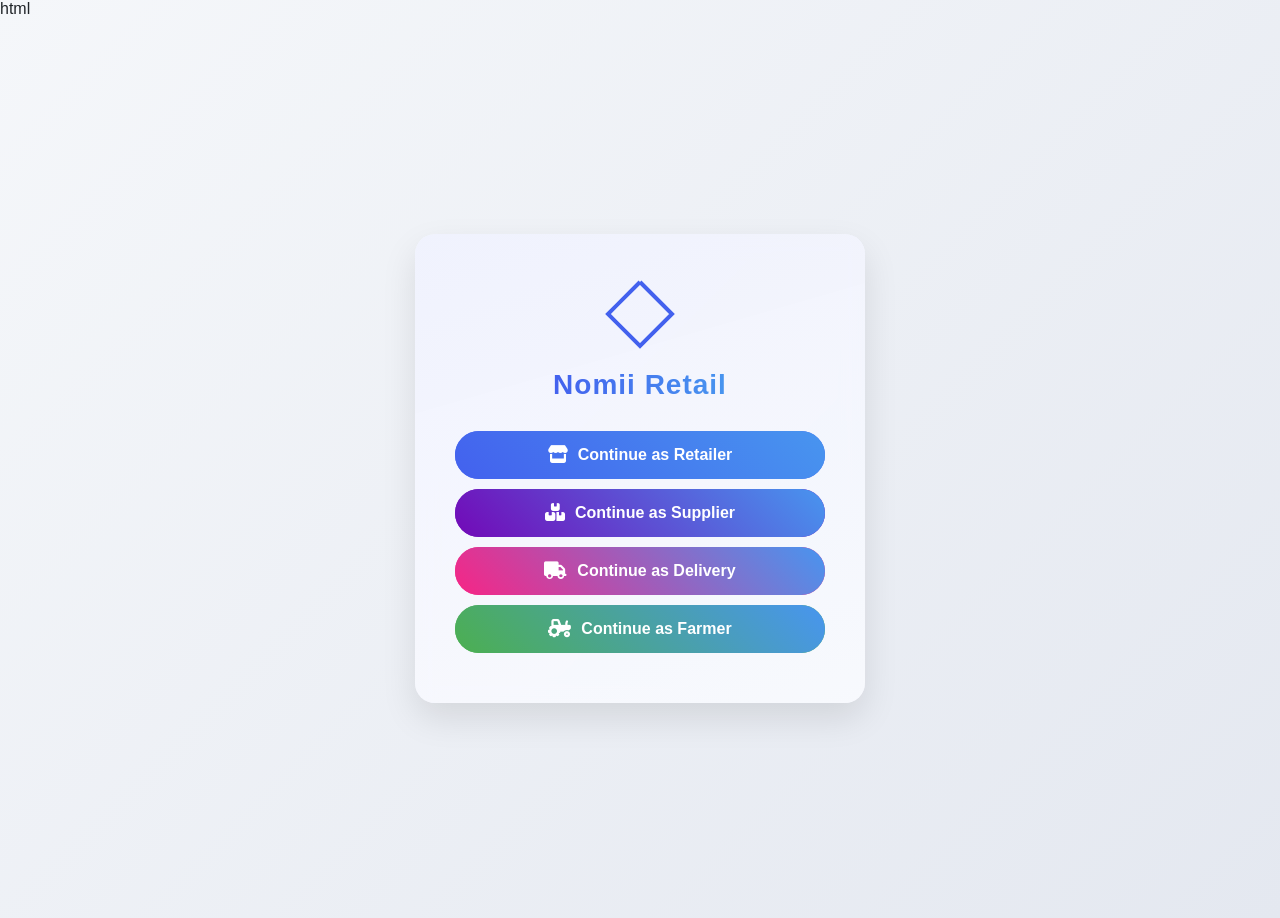
==== nomii_flask_app/templates/index.html @ 27a1a87e "first url , data issue" ====
html
<!DOCTYPE html>
<html lang="en">
<head>
    <meta charset="UTF-8">
    <meta name="viewport" content="width=device-width, initial-scale=1.0">
    <title>Nomii - Signup & Login</title>
    <link rel="stylesheet" href="https://cdnjs.cloudflare.com/ajax/libs/font-awesome/6.4.0/css/all.min.css">
    <style>
        /* ===== BASE STYLES & VARIABLES ===== */
        :root {
            --primary: #4361ee;
            --secondary: #3f37c9;
            --accent: #4895ef;
            --danger: #f72585;
            --success: #4cc9f0;
            --warning: #f8961e;
            --light: #f8f9fa;
            --dark: #212529;
            --retail: #4361ee;
            --supplier: #7209b7;
            --delivery: #f72585;
            --farmer: #4CAF50; /* New farmer color */
            --text-light: #f8f9fa;
            --text-dark: #212529;
        }

        * {
            margin: 0;
            padding: 0;
            box-sizing: border-box;
            font-family: 'Poppins', sans-serif;
        }

        body {
            background: linear-gradient(135deg, #f5f7fa 0%, #e4e8f0 100%);
            min-height: 100vh;
            overflow-x: hidden;
            color: var(--text-dark);
        }

        /* ===== ANIMATED BACKGROUND ===== */
        .bg-bubbles {
            position: fixed;
            top: 0;
            left: 0;
            width: 100%;
            height: 100%;
            z-index: -1;
            overflow: hidden;
        }

        .bubble {
            position: absolute;
            bottom: -100px;
            background: rgba(255, 255, 255, 0.15);
            border-radius: 50%;
            animation: float 15s infinite ease-in;
        }

        .bubble:nth-child(1) {
            width: 40px;
            height: 40px;
            left: 10%;
            animation-duration: 8s;
        }

        .bubble:nth-child(2) {
            width: 20px;
            height: 20px;
            left: 20%;
            animation-duration: 5s;
            animation-delay: 1s;
        }

        .bubble:nth-child(3) {
            width: 50px;
            height: 50px;
            left: 35%;
            animation-duration: 7s;
            animation-delay: 2s;
        }

        .bubble:nth-child(4) {
            width: 80px;
            height: 80px;
            left: 50%;
            animation-duration: 11s;
            animation-delay: 0s;
        }

        .bubble:nth-child(5) {
            width: 35px;
            height: 35px;
            left: 55%;
            animation-duration: 6s;
            animation-delay: 1s;
        }

        .bubble:nth-child(6) {
            width: 45px;
            height: 45px;
            left: 65%;
            animation-duration: 8s;
            animation-delay: 3s;
        }

        .bubble:nth-child(7) {
            width: 25px;
            height: 25px;
            left: 75%;
            animation-duration: 7s;
            animation-delay: 2s;
        }

        .bubble:nth-child(8) {
            width: 80px;
            height: 80px;
            left: 80%;
            animation-duration: 6s;
            animation-delay: 1s;
        }

        @keyframes float {
            0% {
                bottom: -100px;
                transform: translateX(0);
            }
            50% {
                transform: translateX(100px);
            }
            100% {
                bottom: 1080px;
                transform: translateX(-200px);
            }
        }

        /* ===== MAIN CONTAINER STYLES ===== */
        .wrapper {
            display: flex;
            justify-content: center;
            align-items: center;
            min-height: 100vh;
            padding: 20px;
        }

        .container {
            background: rgba(255, 255, 255, 0.9);
            backdrop-filter: blur(10px);
            border-radius: 20px;
            box-shadow: 0 15px 35px rgba(0, 0, 0, 0.1);
            padding: 40px;
            width: 100%;
            max-width: 450px;
            text-align: center;
            transition: all 0.4s ease;
            position: relative;
            overflow: hidden;
            z-index: 1;
        }

        .container::before {
            content: '';
            position: absolute;
            top: -50%;
            left: -50%;
            width: 200%;
            height: 200%;
            background: linear-gradient(
                to bottom right,
                rgba(67, 97, 238, 0.1),
                rgba(255, 255, 255, 0)
            );
            transform: rotate(30deg);
            z-index: -1;
        }

        /* ===== LOGO STYLES ===== */
        .logo {
            margin-bottom: 30px;
            display: flex;
            flex-direction: column;
            align-items: center;
        }

        .logo-svg {
            width: 80px;
            height: 80px;
            margin-bottom: 15px;
        }

        .logo-path {
            fill: none;
            stroke: var(--primary);
            stroke-width: 5;
            stroke-dasharray: 240;
            stroke-dashoffset: 240;
            animation: drawLogo 2s ease forwards;
        }

        @keyframes drawLogo {
            to {
                stroke-dashoffset: 0;
            }
        }

        .logo h1 {
            font-size: 28px;
            font-weight: 700;
            background: linear-gradient(to right, var(--primary), var(--accent));
            -webkit-background-clip: text;
            background-clip: text;
            color: transparent;
            letter-spacing: 1px;
        }

        /* ===== BUTTON STYLES ===== */
        button {
            position: relative;
            background: var(--primary);
            color: white;
            border: none;
            padding: 15px 25px;
            margin: 15px 0;
            border-radius: 50px;
            cursor: pointer;
            width: 100%;
            font-size: 16px;
            font-weight: 600;
            transition: all 0.3s ease;
            overflow: hidden;
            z-index: 1;
        }

        button::before {
            content: '';
            position: absolute;
            top: 0;
            left: 0;
            width: 100%;
            height: 100%;
            background: linear-gradient(45deg, var(--primary), var(--accent));
            z-index: -1;
            transition: opacity 0.3s;
        }

        button:hover::before {
            opacity: 0.9;
        }

        button .btn-text {
            position: relative;
            z-index: 2;
        }

        button .btn-loading {
            position: absolute;
            top: 50%;
            left: 50%;
            transform: translate(-50%, -50%);
            z-index: 3;
            display: none;
        }

        button.loading .btn-text {
            visibility: hidden;
        }

        button.loading .btn-loading {
            display: block;
        }

        /* Role-specific buttons */
        .role-btn {
            margin: 10px 0;
            display: flex;
            align-items: center;
            justify-content: center;
            gap: 10px;
        }

        .role-btn i {
            font-size: 18px;
        }

        .retail {
            --primary: var(--retail);
        }

        .supplier {
            --primary: var(--supplier);
        }

        .delivery {
            --primary: var(--delivery);
        }

        .farmer {
            --primary: var(--farmer);
        }

        .submit-btn {
            margin-top: 25px;
        }

        /* Ripple effect */
        .ripple {
            position: absolute;
            background: rgba(255, 255, 255, 0.4);
            border-radius: 50%;
            transform: scale(0);
            animation: ripple 0.6s linear;
            pointer-events: none;
        }

        @keyframes ripple {
            to {
                transform: scale(4);
                opacity: 0;
            }
        }

        /* ===== FORM STYLES ===== */
        .form-group {
            margin-bottom: 20px;
            text-align: left;
        }

        input {
            width: 100%;
            padding: 15px 20px;
            margin: 8px 0;
            border: 2px solid #e0e0e0;
            border-radius: 50px;
            font-size: 15px;
            transition: all 0.3s;
            background: rgba(255, 255, 255, 0.8);
        }

        input:focus {
            border-color: var(--accent);
            outline: none;
            box-shadow: 0 0 0 3px rgba(72, 149, 239, 0.2);
            background: white;
        }

        input::placeholder {
            color: #95a5a6;
            font-size: 14px;
        }

        /* Password container */
        .password-container {
            position: relative;
        }

        .toggle-password {
            position: absolute;
            right: 20px;
            top: 50%;
            transform: translateY(-50%);
            cursor: pointer;
            color: #95a5a6;
            transition: all 0.3s;
            background: none;
            border: none;
            font-size: 18px;
        }

        .toggle-password:hover {
            color: var(--accent);
        }

        /* ===== PASSWORD STRENGTH METER ===== */
        .password-strength {
            height: 5px;
            background: #eee;
            border-radius: 3px;
            margin: 10px 0 5px;
            overflow: hidden;
            position: relative;
        }

        .password-strength::after {
            content: '';
            position: absolute;
            top: 0;
            left: 0;
            height: 100%;
            width: 0%;
            background: #e74c3c;
            transition: width 0.3s ease, background 0.3s ease;
        }

        .password-strength[data-strength="1"]::after {
            width: 25%;
            background: #e74c3c;
        }

        .password-strength[data-strength="2"]::after {
            width: 50%;
            background: #f39c12;
        }

        .password-strength[data-strength="3"]::after {
            width: 75%;
            background: #f1c40f;
        }

        .password-strength[data-strength="4"]::after {
            width: 100%;
            background: #2ecc71;
        }

        .password-feedback {
            font-size: 12px;
            color: #95a5a6;
            margin-top: 5px;
            text-align: left;
            min-height: 18px;
        }

        /* ===== ERROR MESSAGES ===== */
        .error-message {
            color: var(--danger);
            font-size: 13px;
            text-align: left;
            margin-top: 5px;
            display: none;
            padding-left: 15px;
        }

        .error {
            border-color: var(--danger) !important;
        }

        .error:focus {
            box-shadow: 0 0 0 3px rgba(247, 37, 133, 0.2);
        }

        /* ===== POPUP STYLES ===== */
        .popup {
            display: none;
            position: fixed;
            top: 0;
            left: 0;
            width: 100%;
            height: 100%;
            background: rgba(0, 0, 0, 0.7);
            z-index: 1000;
            justify-content: center;
            align-items: center;
            animation: fadeIn 0.3s;
        }

        .popup-content {
            background: white;
            border-radius: 20px;
            box-shadow: 0 15px 30px rgba(0, 0, 0, 0.2);
            overflow: hidden;
            width: 90%;
            max-width: 400px;
            animation: slideUp 0.4s;
        }

        .popup-header {
            padding: 25px;
            background: linear-gradient(135deg, var(--success), var(--accent));
            color: white;
            position: relative;
        }

        .checkmark {
            width: 80px;
            height: 80px;
            margin: 0 auto 15px;
            display: block;
        }

        .checkmark-circle {
            stroke: white;
            stroke-width: 2;
            stroke-dasharray: 166;
            stroke-dashoffset: 166;
            animation: stroke 0.6s cubic-bezier(0.65, 0, 0.45, 1) forwards;
        }

        .checkmark-check {
            stroke: white;
            stroke-width: 2;
            stroke-dasharray: 48;
            stroke-dashoffset: 48;
            animation: stroke 0.3s cubic-bezier(0.65, 0, 0.45, 1) 0.8s forwards;
        }

        @keyframes stroke {
            100% {
                stroke-dashoffset: 0;
            }
        }

        .popup-body {
            padding: 25px;
        }

        .login-id-display {
            background: #f8f9fa;
            border-radius: 10px;
            padding: 15px;
            margin: 15px 0;
            display: flex;
            justify-content: space-between;
            align-items: center;
        }

        .login-id-display strong {
            font-family: monospace;
            font-size: 16px;
            word-break: break-all;
            text-align: left;
            flex-grow: 1;
            padding-right: 10px;
        }

        .copy-btn {
            background: var(--light);
            color: var(--dark);
            width: 40px;
            height: 40px;
            border-radius: 50%;
            display: flex;
            align-items: center;
            justify-content: center;
            cursor: pointer;
            transition: all 0.3s;
        }

        .copy-btn:hover {
            background: var(--accent);
            color: white;
        }

        .password-tip {
            display: flex;
            align-items: center;
            gap: 10px;
            background: #fff8e1;
            padding: 10px 15px;
            border-radius: 8px;
            margin-top: 15px;
            font-size: 14px;
            color: #ff8f00;
        }

        .password-tip i {
            font-size: 18px;
        }

        .popup-footer {
            padding: 0 25px 25px;
        }

        .popup-footer button {
            margin: 0;
        }

        /* ===== NAVIGATION STYLES ===== */
        .back-btn {
            position: absolute;
            top: 20px;
            left: 20px;
            width: 40px;
            height: 40px;
            border-radius: 50%;
            display: flex;
            align-items: center;
            justify-content: center;
            cursor: pointer;
            transition: all 0.3s;
            color: var(--dark);
        }

        .back-btn:hover {
            background: #f0f0f0;
            color: var(--primary);
        }

        .switch-mode {
            margin-top: 20px;
            color: #666;
        }

        .switch-mode a {
            color: var(--primary);
            font-weight: 600;
            text-decoration: none;
            transition: all 0.3s;
        }

        .switch-mode a:hover {
            color: var(--secondary);
            text-decoration: underline;
        }

        /* ===== ANIMATIONS ===== */
        @keyframes fadeIn {
            from { opacity: 0; }
            to { opacity: 1; }
        }

        @keyframes slideUp {
            from { 
                opacity: 0;
                transform: translateY(20px);
            }
            to { 
                opacity: 1;
                transform: translateY(0);
            }
        }

        /* ===== RESPONSIVE DESIGN ===== */
        @media (max-width: 768px) {
            .container {
                padding: 30px;
                border-radius: 15px;
            }
            
            .logo-svg {
                width: 60px;
                height: 60px;
            }
            
            .logo h1 {
                font-size: 24px;
            }
            
            button, input {
                padding: 12px 20px;
            }
        }

        @media (max-width: 480px) {
            .wrapper {
                padding: 10px;
            }
            
            .container {
                padding: 25px 20px;
            }
            
            .popup-content {
                width: 95%;
            }
        }
    </style>
</head>
<body>
    <!-- Animated Background Elements -->
    <div class="bg-bubbles">
        <div class="bubble"></div>
        <div class="bubble"></div>
        <div class="bubble"></div>
        <div class="bubble"></div>
        <div class="bubble"></div>
    </div>

    <!-- Main Content -->
    <div class="wrapper">
        <!-- Role Selection Screen -->
        <div class="container" id="roleSelection">
            <div class="logo">
                <svg viewBox="0 0 100 100" class="logo-svg">
                    <path d="M50 10 L90 50 L50 90 L10 50 Z" class="logo-path"></path>
                </svg>
                <h1>Nomii Retail</h1>
            </div>
            <div class="role-buttons">
                <button onclick="showSignupSection('R')" class="role-btn retail">
                    <i class="fas fa-store"></i> Continue as Retailer
                </button>
                <button onclick="showSignupSection('S')" class="role-btn supplier">
                    <i class="fas fa-boxes"></i> Continue as Supplier
                </button>
                <button onclick="showSignupSection('D')" class="role-btn delivery">
                    <i class="fas fa-truck"></i> Continue as Delivery
                </button>
                <button onclick="showSignupSection('F')" class="role-btn farmer">
                    <i class="fas fa-tractor"></i> Continue as Farmer
                </button>
            </div>
        </div>

        <!-- Signup Section -->
        <div class="container" id="signupSection" style="display:none">
            <div class="back-btn" onclick="showRoleSelection()">
                <i class="fas fa-arrow-left"></i>
            </div>
            <h2 id="signupTitle">Signup</h2>
            <form id="signupForm"></form>
            <button onclick="processSignup()" class="submit-btn">
                <span class="btn-text">Create Account</span>
                <span class="btn-loading">
                    <i class="fas fa-spinner fa-spin"></i>
                </span>
            </button>
            <p class="switch-mode">Already have an account? <a onclick="showLoginSection()">Login</a></p>
        </div>

        <!-- Login Section -->
        <div class="container" id="loginSection" style="display:none">
            <div class="back-btn" onclick="showRoleSelection()">
                <i class="fas fa-arrow-left"></i>
            </div>
            <h2>Login</h2>
            <div class="form-group">
                <input type="text" id="loginId" placeholder="Login ID" required>
            </div>
            <div class="form-group">
                <div class="password-container">
                    <input type="password" id="loginPassword" placeholder="Password" required>
                    <span class="toggle-password" onclick="togglePasswordVisibility('loginPassword')">
                        <i class="far fa-eye"></i>
                    </span>
                </div>
            </div>
            <button onclick="processLogin()" class="submit-btn">
                <span class="btn-text">Login</span>
                <span class="btn-loading">
                    <i class="fas fa-spinner fa-spin"></i>
                </span>
            </button>
            <p class="switch-mode">New user? <a onclick="showSignupSection(currentRole)">Sign up</a></p>
        </div>

        <!-- Login ID Popup -->
        <div id="loginIdPopup" class="popup">
            <div class="popup-content">
                <div class="popup-header">
                    <svg class="checkmark" xmlns="http://www.w3.org/2000/svg" viewBox="0 0 52 52">
                        <circle class="checkmark-circle" cx="26" cy="26" r="25" fill="none"/>
                        <path class="checkmark-check" fill="none" d="M14.1 27.2l7.1 7.2 16.7-16.8"/>
                    </svg>
                    <h3>Signup Successful!</h3>
                </div>
                <div class="popup-body">
                    <p>Your Login ID is:</p>
                    <div class="login-id-display">
                        <strong id="generatedLoginId"></strong>
                        <button onclick="copyLoginId()" class="copy-btn">
                            <i class="far fa-copy"></i>
                        </button>
                    </div>
                    <div class="password-tip">
                        <i class="fas fa-info-circle"></i>
                        <span>Remember to save your password securely</span>
                    </div>
                </div>
                <div class="popup-footer">
                    <button id="goToLoginBtn" onclick="goToLogin()">Go to Login</button>
                </div>
            </div>
        </div>
    </div>

    <script>
        // ===== GLOBAL VARIABLES =====
        let currentRole = "";
        let isProcessing = false;

        // ===== ROLE SELECTION =====
        function showSignupSection(role) {
            currentRole = role;
            document.getElementById('roleSelection').style.display = 'none';
            document.getElementById('signupSection').style.display = 'block';
            document.getElementById('loginSection').style.display = 'none';
            
            // Set title
            const titles = {
                'R': 'Retailer Signup',
                'S': 'Supplier Signup',
                'D': 'Delivery Partner Signup',
                'F': 'Farmer Signup' // Added farmer
            };
            document.getElementById('signupTitle').textContent = titles[role];
            
            // Generate form fields
            document.getElementById('signupForm').innerHTML = generateRoleFields(role);
            
            // Add password strength checker
            const passwordField = document.getElementById('password');
            if (passwordField) {
                passwordField.addEventListener('input', checkPasswordStrength);
            }
        }

        function showRoleSelection() {
            document.getElementById('roleSelection').style.display = 'block';
            document.getElementById('signupSection').style.display = 'none';
            document.getElementById('loginSection').style.display = 'none';
        }

        // ===== FORM GENERATION =====
        function generateRoleFields(role) {
            const fields = {
                'R': `
                    <div class="form-group">
                        <input type="text" id="mobile" placeholder="Mobile (10 digits starting with 6-9)" required>
                        <div class="error-message" id="mobile-error"></div>
                    </div>
                    <div class="form-group">
                        <input type="text" id="aadhaarLast4" placeholder="Last 4 Aadhaar digits (not 0000/1234)" required>
                        <div class="error-message" id="aadhaar-error"></div>
                    </div>
                    <div class="form-group">
                        <input type="text" id="gst" placeholder="GST/Udyam Number (22ABCDE1234F1Z5)" required>
                        <div class="error-message" id="gst-error"></div>
                    </div>
                    <div class="form-group">
                        <input type="text" id="shopName" placeholder="Shop Name (min 3 characters)" required>
                        <div class="error-message" id="shop-error"></div>
                    </div>
                    <div class="form-group">
                        <div class="password-container">
                            <input type="password" id="password" placeholder="Create Password (8+ chars)" required>
                            <span class="toggle-password" onclick="togglePasswordVisibility('password')">
                                <i class="far fa-eye"></i>
                            </span>
                        </div>
                        <div class="error-message" id="password-error"></div>
                        <div class="password-strength" id="password-strength"></div>
                        <div class="password-feedback" id="password-feedback"></div>
                    </div>
                `,
                'S': `
                    <div class="form-group">
                        <input type="text" id="mobile" placeholder="Mobile (10 digits)" required>
                        <div class="error-message" id="mobile-error"></div>
                    </div>
                    <div class="form-group">
                        <input type="text" id="gst" placeholder="GSTIN (22ABCDE1234F1Z5)" required>
                        <div class="error-message" id="gst-error"></div>
                    </div>
                    <div class="form-group">
                        <input type="text" id="location" placeholder="Business Location (min 3 chars)" required>
                        <div class="error-message" id="location-error"></div>
                    </div>
                    <div class="form-group">
                        <div class="password-container">
                            <input type="password" id="password" placeholder="Create Password (8+ chars)" required>
                            <span class="toggle-password" onclick="togglePasswordVisibility('password')">
                                <i class="far fa-eye"></i>
                            </span>
                        </div>
                        <div class="error-message" id="password-error"></div>
                        <div class="password-strength" id="password-strength"></div>
                        <div class="password-feedback" id="password-feedback"></div>
                    </div>
                `,
                'D': `
                    <div class="form-group">
                        <input type="text" id="mobile" placeholder="Mobile (10 digits)" required>
                        <div class="error-message" id="mobile-error"></div>
                    </div>
                    <div class="form-group">
                        <input type="text" id="license" placeholder="License Number (DL01-2023-1234567)" required>
                        <div class="error-message" id="license-error"></div>
                    </div>
                    <div class="form-group">
                        <input type="text" id="area" placeholder="Service Area (min 3 chars)" required>
                        <div class="error-message" id="area-error"></div>
                    </div>
                    <div class="form-group">
                        <div class="password-container">
                            <input type="password" id="password" placeholder="Create Password (8+ chars)" required>
                            <span class="toggle-password" onclick="togglePasswordVisibility('password')">
                                <i class="far fa-eye"></i>
                            </span>
                        </div>
                        <div class="error-message" id="password-error"></div>
                        <div class="password-strength" id="password-strength"></div>
                        <div class="password-feedback" id="password-feedback"></div>
                    </div>
                `,
                'F': `
                    <div class="form-group">
                        <input type="text" id="fullName" placeholder="Full Name (min 3 characters)" required>
                        <div class="error-message" id="name-error"></div>
                    </div>
                    <div class="form-group">
                        <input type="text" id="mobile" placeholder="Mobile (10 digits starting with 6-9)" required>
                        <div class="error-message" id="mobile-error"></div>
                    </div>
                    <div class="form-group">
                        <input type="text" id="aadhaarLast4" placeholder="Last 4 Aadhaar digits (not 0000/1234)" required>
                        <div class="error-message" id="aadhaar-error"></div>
                    </div>
                    <div class="form-group">
                        <input type="text" id="village" placeholder="Village / Area (min 3 characters)" required>
                        <div class="error-message" id="village-error"></div>
                    </div>
                    <div class="form-group">
                        <input type="text" id="landSize" placeholder="Landholding Size (e.g., 3 acres)" required>
                        <div class="error-message" id="land-error"></div>
                    </div>
                    <div class="form-group">
                        <input type="text" id="produce" placeholder="Type of Produce (e.g., Rice, Tomatoes)" required>
                        <div class="error-message" id="produce-error"></div>
                    </div>
                    <div class="form-group">
                        <input type="text" id="experience" placeholder="Experience (Years)" required>
                        <div class="error-message" id="experience-error"></div>
                    </div>
                    <div class="form-group">
                        <input type="text" id="regId" placeholder="Registration ID (Optional)">
                    </div>
                    <div class="form-group">
                        <div class="password-container">
                            <input type="password" id="password" placeholder="Create Password (8+ chars)" required>
                            <span class="toggle-password" onclick="togglePasswordVisibility('password')">
                                <i class="far fa-eye"></i>
                            </span>
                        </div>
                        <div class="error-message" id="password-error"></div>
                        <div class="password-strength" id="password-strength"></div>
                        <div class="password-feedback" id="password-feedback"></div>
                    </div>
                `
            };
            
            return fields[role];
        }

        // ===== PASSWORD VISIBILITY TOGGLE =====
        function togglePasswordVisibility(fieldId) {
            const passwordField = document.getElementById(fieldId);
            const toggleIcon = document.querySelector(`#${fieldId} + .toggle-password i`);
            
            if (passwordField.type === 'password') {
                passwordField.type = 'text';
                toggleIcon.classList.replace('fa-eye', 'fa-eye-slash');
            } else {
                passwordField.type = 'password';
                toggleIcon.classList.replace('fa-eye-slash', 'fa-eye');
            }
        }

        // ===== PASSWORD STRENGTH CHECKER =====
        function checkPasswordStrength() {
            const password = document.getElementById('password').value;
            const strengthMeter = document.getElementById('password-strength');
            const feedback = document.getElementById('password-feedback');
            
            if (!password) {
                strengthMeter.style.display = 'none';
                if (feedback) feedback.textContent = '';
                return;
            }
            
            strengthMeter.style.display = 'block';
            
            // Calculate strength (0-4)
            let strength = 0;
            let messages = [];
            
            // Length check
            if (password.length >= 8) strength++;
            else messages.push("at least 8 characters");
            
            // Complexity checks
            if (/[A-Z]/.test(password)) strength++;
            else messages.push("one uppercase letter");
            
            if (/[a-z]/.test(password)) strength++;
            else messages.push("one lowercase letter");
            
            if (/\d/.test(password)) strength++;
            else messages.push("one number");
            
            if (/[\W_]/.test(password)) strength++;
            else messages.push("one special character");
            
            // Common password check
            const commonPasswords = ["password", "123456", "qwerty", "nomii123"];
            if (commonPasswords.includes(password.toLowerCase())) {
                strength = 0;
                messages = ["too common - try something more unique"];
            }
            
            // Sequential characters check
            if (/(abc|123|xyz|987)/i.test(password)) {
                strength = Math.max(0, strength - 1);
                messages.push("avoid sequential characters");
            }
            
            // Update UI
            strengthMeter.setAttribute('data-strength', strength);
            
            if (feedback) {
                if (strength < 4 && password.length > 0) {
                    feedback.textContent = `Try adding: ${messages.join(", ")}`;
                    feedback.style.color = strength < 2 ? '#e74c3c' : strength < 3 ? '#f39c12' : '#f1c40f';
                } else if (password.length > 0) {
                    feedback.textContent = 'Strong password!';
                    feedback.style.color = '#2ecc71';
                } else {
                    feedback.textContent = '';
                }
            }
        }

        // ===== SIGNUP PROCESS =====
        async function processSignup() {
            if (isProcessing) return;
            isProcessing = true;
            
            const formData = collectFormData();
            const validation = validateFormData(formData);
            
            if (validation.isValid) {
                try {
                    // Show loading state
                    const submitBtn = document.querySelector('#signupSection button');
                    submitBtn.classList.add('loading');
                    
                    // Send data to server
                    const response = await fetch('/signup', {
                        method: 'POST',
                        headers: {
                            'Content-Type': 'application/json',
                        },
                        body: JSON.stringify({
                            role: currentRole,
                            ...formData
                        })
                    });

                    const result = await response.json();

                    if (result.success) {
                        // Download the Excel file
                        window.location.href = `/download/${result.excelFile}`;
                        showSuccessPopup(result.loginId);
                    } else {
                        showValidationErrors({ form: result.error });
                    }
                } catch (error) {
                    console.error('Error:', error);
                    showValidationErrors({ form: "Connection error. Please try again." });
                } finally {
                    isProcessing = false;
                    const submitBtn = document.querySelector('#signupSection button');
                    submitBtn.classList.remove('loading');
                }
            } else {
                showValidationErrors(validation.errors);
                isProcessing = false;
            }
        }

        function collectFormData() {
            const data = {};
            const fields = {
                'R': ['mobile', 'aadhaarLast4', 'gst', 'shopName', 'password'],
                'S': ['mobile', 'gst', 'location', 'password'],
                'D': ['mobile', 'license', 'area', 'password'],
                'F': ['fullName', 'mobile', 'aadhaarLast4', 'village', 'landSize', 'produce', 'experience', 'regId', 'password']
            };

            fields[currentRole].forEach(field => {
                const element = document.getElementById(field);
                if (element) data[field] = element.value.trim();
            });

            return data;
        }

        // ===== VALIDATION =====
        function validateFormData(data) {
            const errors = {};
            let isValid = true;

            // Common validations
            if (data.mobile && !/^[6-9]\d{9}$/.test(data.mobile)) {
                errors.mobile = "Invalid mobile (10 digits starting with 6-9)";
                isValid = false;
            }

            if (data.password && !/(?=.*\d)(?=.*[a-z])(?=.*[A-Z])(?=.*[\W_]).{8,}/.test(data.password)) {
                errors.password = "Must include uppercase, lowercase, number & special char";
                isValid = false;
            }

            // Role-specific validations
            if (currentRole === 'R') {
                if (!/^\d{4}$/.test(data.aadhaarLast4) || ['0000', '1234'].includes(data.aadhaarLast4)) {
                    errors.aadhaar = "Invalid last 4 Aadhaar digits";
                    isValid = false;
                }
                if (!/^[A-Z]{5}\d{4}[A-Z]{1}\d[Z]{1}[A-Z\d]{1}$/i.test(data.gst)) {
                    errors.gst = "Invalid GST format (e.g., 22ABCDE1234F1Z5)";
                    isValid = false;
                }
                if (!data.shopName || data.shopName.length < 3) {
                    errors.shop = "Shop name needs 3+ characters";
                    isValid = false;
                }
            } 
            else if (currentRole === 'S') {
                if (!/^[0-9]{2}[A-Z]{5}[0-9]{4}[A-Z]{1}[1-9A-Z]{1}Z[0-9A-Z]{1}$/i.test(data.gst)) {
                    errors.gst = "Invalid GSTIN format";
                    isValid = false;
                }
                if (!data.location || data.location.length < 3) {
                    errors.location = "Location needs 3+ characters";
                    isValid = false;
                }
            } 
            else if (currentRole === 'D') {
                if (!/^[A-Z]{2}\d{2,4}-\d{4}-\d{6,7}$/i.test(data.license)) {
                    errors.license = "Invalid license format";
                    isValid = false;
                }
                if (!data.area || data.area.length < 3) {
                    errors.area = "Area needs 3+ characters";
                    isValid = false;
                }
            }
            else if (currentRole === 'F') {
                // Farmer validation
                if (!data.fullName || data.fullName.length < 3 || !/^[a-zA-Z\s]+$/.test(data.fullName)) {
                    errors.name = "Full name must be at least 3 alphabetic characters";
                    isValid = false;
                }
                if (!/^\d{4}$/.test(data.aadhaarLast4) || ['0000', '1111', '1234'].includes(data.aadhaarLast4)) {
                    errors.aadhaar = "Invalid last 4 Aadhaar digits";
                    isValid = false;
                }
                if (!data.village || data.village.length < 3) {
                    errors.village = "Village/Area must be at least 3 characters";
                    isValid = false;
                }
                if (!data.landSize) {
                    errors.land = "Landholding size is required";
                    isValid = false;
                }
                if (!data.produce) {
                    errors.produce = "Produce is required";
                    isValid = false;
                }
                if (!data.experience || !/^\d{1,2}$/.test(data.experience) || parseInt(data.experience) < 0 || parseInt(data.experience) > 99) {
                    errors.experience = "Experience must be a number between 0 and 99";
                    isValid = false;
                }
            }

            return { isValid, errors };
        }

        function showValidationErrors(errors) {
            // Reset all errors
            document.querySelectorAll('.error-message').forEach(el => {
                el.textContent = '';
                el.style.display = 'none';
            });
            document.querySelectorAll('input').forEach(el => {
                el.classList.remove('error');
            });

            // Show new errors
            for (const [field, message] of Object.entries(errors)) {
                const errorElement = document.getElementById(`${field}-error`);
                const inputElement = document.getElementById(field);
                
                if (errorElement && inputElement) {
                    errorElement.textContent = message;
                    errorElement.style.display = 'block';
                    inputElement.classList.add('error');
                    if (!inputElement.matches(':focus')) inputElement.focus();
                }
            }
        }

        // ===== LOGIN ID GENERATION =====
        function generateLoginId(role) {
            const now = new Date();
            const timestamp = now.getFullYear() + 
                             String(now.getMonth() + 1).padStart(2, '0') + 
                             String(now.getDate()).padStart(2, '0') + 
                             String(now.getHours()).padStart(2, '0') + 
                             String(now.getMinutes()).padStart(2, '0') + 
                             String(now.getSeconds()).padStart(2, '0');
            return `NOMII-${role}-${timestamp}`;
        }

        // ===== POPUP MANAGEMENT =====
        function showSuccessPopup(loginId) {
            document.getElementById('generatedLoginId').textContent = loginId;
            document.getElementById('loginIdPopup').style.display = 'flex';
        }

        function closePopup() {
            document.getElementById('loginIdPopup').style.display = 'none';
        }

        function goToLogin() {
            closePopup();
            showLoginSection();
        }

        function copyLoginId() {
            const loginId = document.getElementById('generatedLoginId').textContent;
            navigator.clipboard.writeText(loginId).then(() => {
                const copyBtn = document.querySelector('.copy-btn i');
                copyBtn.classList.replace('fa-copy', 'fa-check');
                
                setTimeout(() => {
                    copyBtn.classList.replace('fa-check', 'fa-copy');
                }, 2000);
            });
        }

        // ===== LOGIN SYSTEM =====
        function showLoginSection() {
            document.getElementById('roleSelection').style.display = 'none';
            document.getElementById('signupSection').style.display = 'none';
            document.getElementById('loginSection').style.display = 'block';
            document.getElementById('loginId').value = '';
            document.getElementById('loginPassword').value = '';
            
            // Clear any errors
            const error = document.querySelector('#loginSection .login-error');
            if (error) error.remove();
        }

        async function processLogin() {
            if (isProcessing) return;
            isProcessing = true;
            
            const loginId = document.getElementById('loginId').value.trim();
            const password = document.getElementById('loginPassword').value;
            
            if (!loginId || !password) {
                showLoginError('Please enter both fields');
                isProcessing = false;
                return;
            }

            try {
                // Show loading state
                const loginBtn = document.querySelector('#loginSection button');
                loginBtn.classList.add('loading');
                
                // Send credentials to server
                const response = await fetch('/login', {
                    method: 'POST',
                    headers: {
                        'Content-Type': 'application/json',
                    },
                    body: JSON.stringify({
                        loginId,
                        password
                    })
                });

                const result = await response.json();

                if (result.success) {
                    alert('Login successful! Redirecting...');
                    // window.location.href = '/dashboard';
                } else {
                    showLoginError(result.error || "Invalid credentials");
                }
            } catch (error) {
                console.error('Error:', error);
                showLoginError('Connection error. Please try again.');
            } finally {
                isProcessing = false;
                const loginBtn = document.querySelector('#loginSection button');
                loginBtn.classList.remove('loading');
            }
        }

        function showLoginError(message) {
            let errorElement = document.querySelector('#loginSection .login-error');
            
            if (!errorElement) {
                errorElement = document.createElement('div');
                errorElement.className = 'login-error';
                document.querySelector('#loginSection').appendChild(errorElement);
            }
            
            errorElement.textContent = message;
        }

        // Initialize event listeners when DOM is loaded
        document.addEventListener('DOMContentLoaded', function() {
            // Add click event for back buttons
            document.querySelectorAll('.back-btn').forEach(btn => {
                btn.addEventListener('click', showRoleSelection);
            });

            // Add click event for copy login ID button
            const copyBtn = document.querySelector('.copy-btn');
            if (copyBtn) {
                copyBtn.addEventListener('click', copyLoginId);
            }
        });
    </script>
</body>
</html>
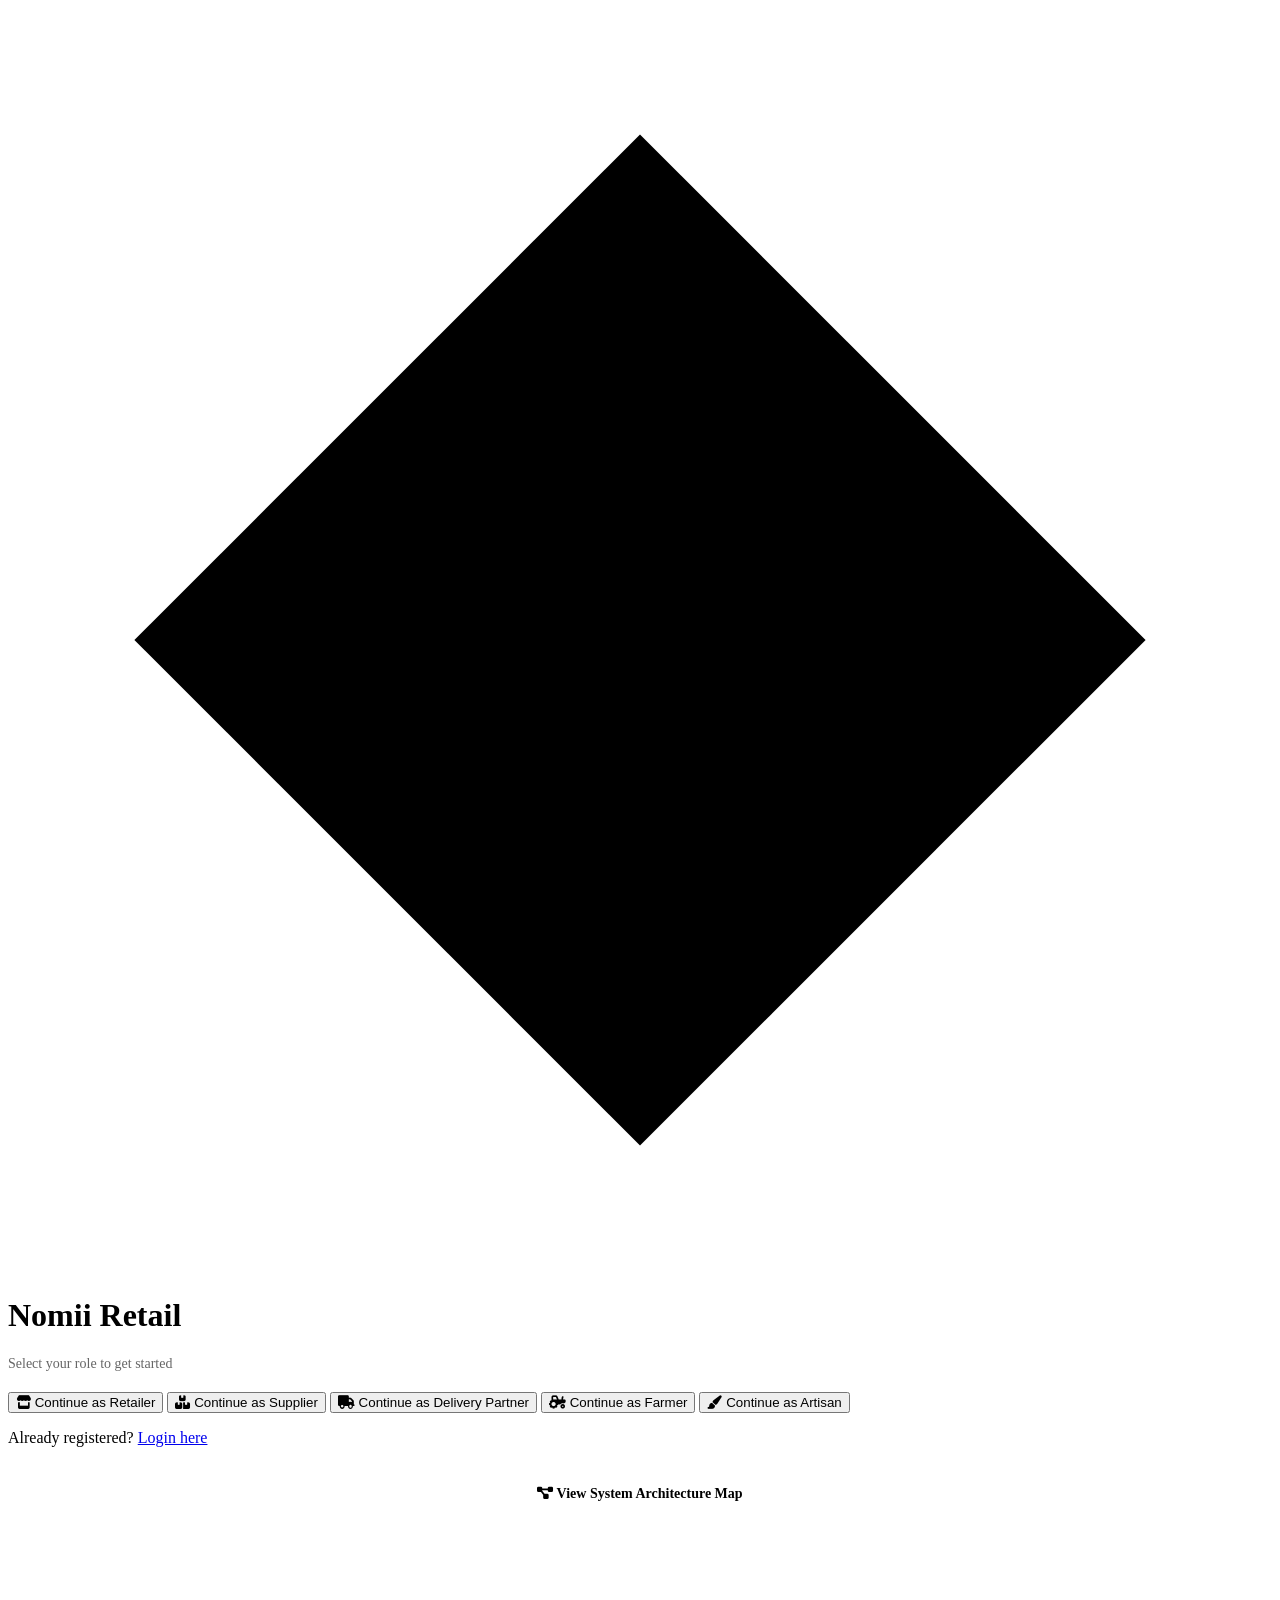
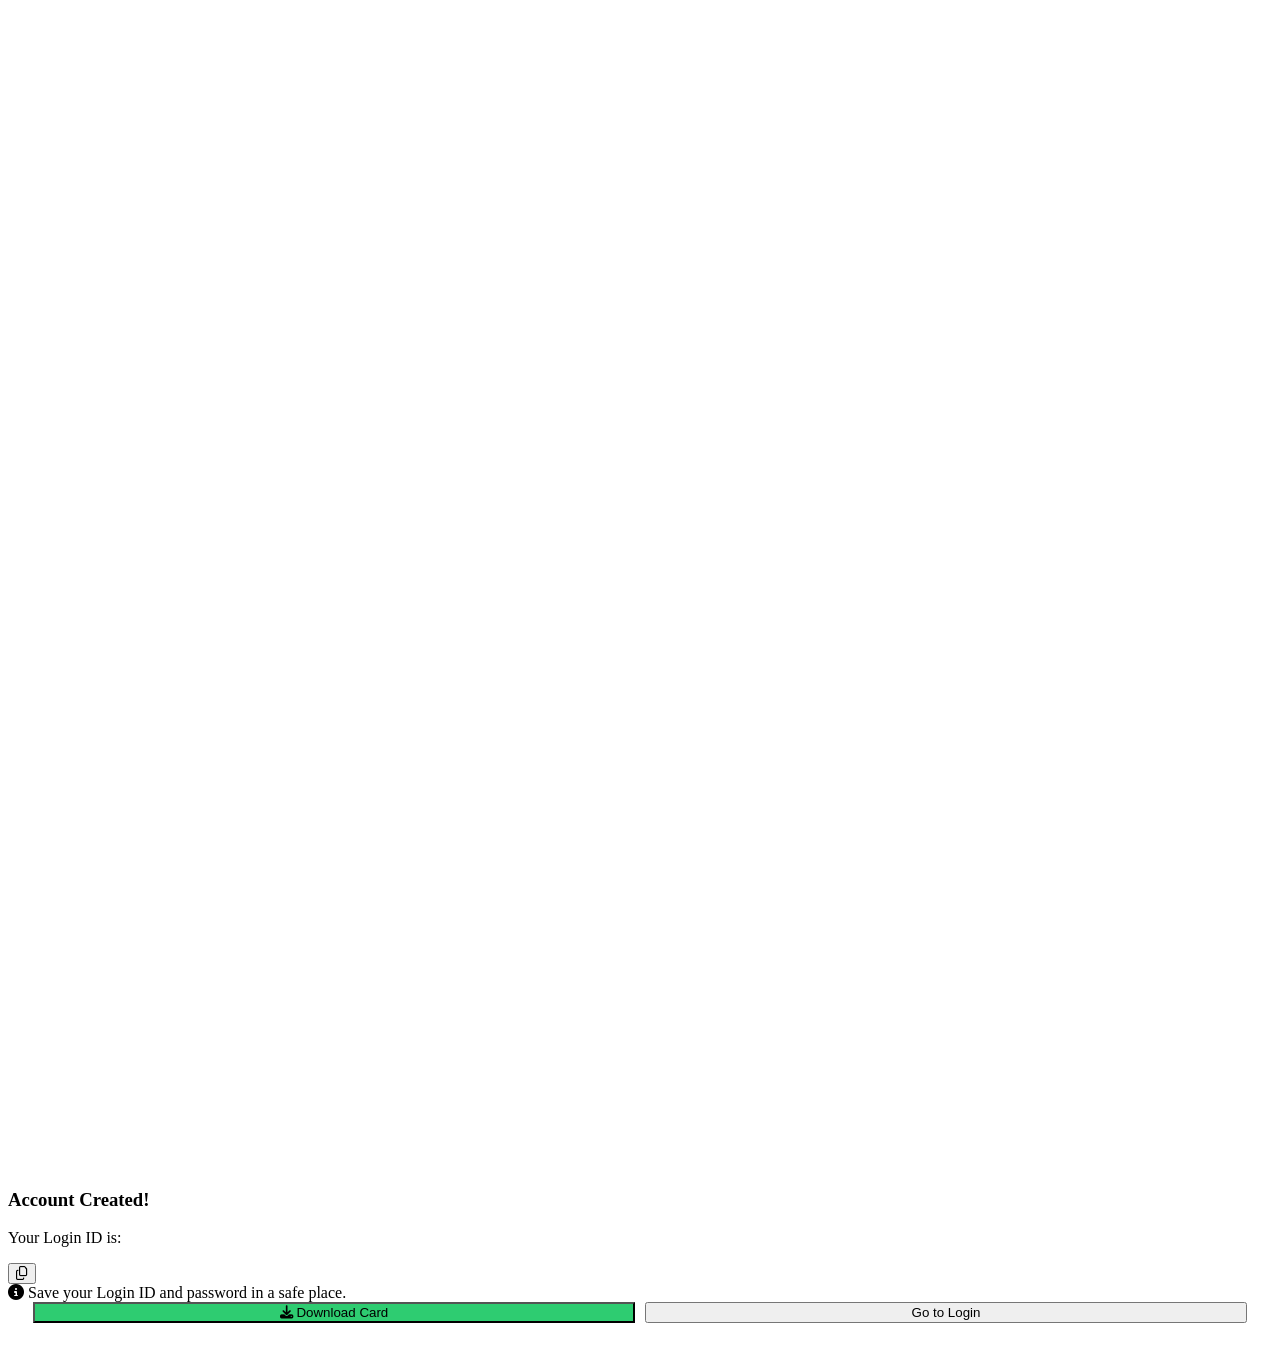
==== commit cdb8f19c: "nomii - finalized" ====
--- a/nomii_flask_app/templates/index.html
+++ b/nomii_flask_app/templates/index.html
@@ -1,663 +1,71 @@
-html
 <!DOCTYPE html>
 <html lang="en">
+
 <head>
     <meta charset="UTF-8">
     <meta name="viewport" content="width=device-width, initial-scale=1.0">
-    <title>Nomii - Signup & Login</title>
+    <meta name="description"
+        content="Nomii Retail – Multi-role registration portal for Retailers, Suppliers, Delivery Partners, Farmers and Artisans">
+    <title>Nomii – Signup &amp; Login</title>
+
+    <!-- FIX #21: Google Fonts Poppins – was never imported before -->
+    <link href="https://fonts.googleapis.com/css2?family=Poppins:wght@400;500;600;700&display=swap" rel="stylesheet">
+    <!-- Font Awesome -->
     <link rel="stylesheet" href="https://cdnjs.cloudflare.com/ajax/libs/font-awesome/6.4.0/css/all.min.css">
+    <!-- FIX #18/#30: Link external style.css – was never linked before -->
+    <link rel="stylesheet" href="/static/style.css">
+
+    <!-- Small page-level overrides that depend on role CSS variables set by JS -->
     <style>
-        /* ===== BASE STYLES & VARIABLES ===== */
-        :root {
-            --primary: #4361ee;
-            --secondary: #3f37c9;
-            --accent: #4895ef;
-            --danger: #f72585;
-            --success: #4cc9f0;
-            --warning: #f8961e;
-            --light: #f8f9fa;
-            --dark: #212529;
-            --retail: #4361ee;
-            --supplier: #7209b7;
-            --delivery: #f72585;
-            --farmer: #4CAF50; /* New farmer color */
-            --text-light: #f8f9fa;
-            --text-dark: #212529;
-        }
-
-        * {
-            margin: 0;
-            padding: 0;
-            box-sizing: border-box;
-            font-family: 'Poppins', sans-serif;
-        }
-
-        body {
-            background: linear-gradient(135deg, #f5f7fa 0%, #e4e8f0 100%);
-            min-height: 100vh;
-            overflow-x: hidden;
-            color: var(--text-dark);
-        }
-
-        /* ===== ANIMATED BACKGROUND ===== */
-        .bg-bubbles {
-            position: fixed;
-            top: 0;
-            left: 0;
-            width: 100%;
-            height: 100%;
-            z-index: -1;
-            overflow: hidden;
-        }
-
-        .bubble {
-            position: absolute;
-            bottom: -100px;
-            background: rgba(255, 255, 255, 0.15);
-            border-radius: 50%;
-            animation: float 15s infinite ease-in;
-        }
-
-        .bubble:nth-child(1) {
-            width: 40px;
-            height: 40px;
-            left: 10%;
-            animation-duration: 8s;
-        }
-
-        .bubble:nth-child(2) {
-            width: 20px;
-            height: 20px;
-            left: 20%;
-            animation-duration: 5s;
-            animation-delay: 1s;
-        }
-
-        .bubble:nth-child(3) {
-            width: 50px;
-            height: 50px;
-            left: 35%;
-            animation-duration: 7s;
-            animation-delay: 2s;
-        }
-
-        .bubble:nth-child(4) {
-            width: 80px;
-            height: 80px;
-            left: 50%;
-            animation-duration: 11s;
-            animation-delay: 0s;
-        }
-
-        .bubble:nth-child(5) {
-            width: 35px;
-            height: 35px;
-            left: 55%;
-            animation-duration: 6s;
-            animation-delay: 1s;
-        }
-
-        .bubble:nth-child(6) {
-            width: 45px;
-            height: 45px;
-            left: 65%;
-            animation-duration: 8s;
-            animation-delay: 3s;
-        }
-
-        .bubble:nth-child(7) {
-            width: 25px;
-            height: 25px;
-            left: 75%;
-            animation-duration: 7s;
-            animation-delay: 2s;
-        }
-
-        .bubble:nth-child(8) {
-            width: 80px;
-            height: 80px;
-            left: 80%;
-            animation-duration: 6s;
-            animation-delay: 1s;
-        }
-
-        @keyframes float {
-            0% {
-                bottom: -100px;
-                transform: translateX(0);
-            }
-            50% {
-                transform: translateX(100px);
-            }
-            100% {
-                bottom: 1080px;
-                transform: translateX(-200px);
-            }
-        }
-
-        /* ===== MAIN CONTAINER STYLES ===== */
-        .wrapper {
-            display: flex;
-            justify-content: center;
-            align-items: center;
-            min-height: 100vh;
-            padding: 20px;
-        }
-
-        .container {
-            background: rgba(255, 255, 255, 0.9);
-            backdrop-filter: blur(10px);
-            border-radius: 20px;
-            box-shadow: 0 15px 35px rgba(0, 0, 0, 0.1);
-            padding: 40px;
-            width: 100%;
-            max-width: 450px;
+        .login-error {
+            color: var(--danger);
+            font-size: 13px;
             text-align: center;
-            transition: all 0.4s ease;
-            position: relative;
-            overflow: hidden;
-            z-index: 1;
-        }
-
-        .container::before {
-            content: '';
-            position: absolute;
-            top: -50%;
-            left: -50%;
-            width: 200%;
-            height: 200%;
-            background: linear-gradient(
-                to bottom right,
-                rgba(67, 97, 238, 0.1),
-                rgba(255, 255, 255, 0)
-            );
-            transform: rotate(30deg);
-            z-index: -1;
-        }
-
-        /* ===== LOGO STYLES ===== */
-        .logo {
-            margin-bottom: 30px;
-            display: flex;
-            flex-direction: column;
-            align-items: center;
-        }
-
-        .logo-svg {
-            width: 80px;
-            height: 80px;
-            margin-bottom: 15px;
-        }
-
-        .logo-path {
-            fill: none;
-            stroke: var(--primary);
-            stroke-width: 5;
-            stroke-dasharray: 240;
-            stroke-dashoffset: 240;
-            animation: drawLogo 2s ease forwards;
-        }
-
-        @keyframes drawLogo {
-            to {
-                stroke-dashoffset: 0;
-            }
-        }
-
-        .logo h1 {
-            font-size: 28px;
-            font-weight: 700;
-            background: linear-gradient(to right, var(--primary), var(--accent));
-            -webkit-background-clip: text;
-            background-clip: text;
-            color: transparent;
-            letter-spacing: 1px;
-        }
-
-        /* ===== BUTTON STYLES ===== */
-        button {
-            position: relative;
-            background: var(--primary);
-            color: white;
-            border: none;
-            padding: 15px 25px;
-            margin: 15px 0;
-            border-radius: 50px;
-            cursor: pointer;
-            width: 100%;
-            font-size: 16px;
+            margin: 8px 0 0;
+            padding: 10px 14px;
+            background: rgba(247, 37, 133, 0.08);
+            border-radius: 8px;
+            display: block;
+        }
+
+        .form-group label {
+            display: block;
+            font-size: 13px;
             font-weight: 600;
-            transition: all 0.3s ease;
-            overflow: hidden;
-            z-index: 1;
-        }
-
-        button::before {
-            content: '';
-            position: absolute;
-            top: 0;
-            left: 0;
-            width: 100%;
-            height: 100%;
-            background: linear-gradient(45deg, var(--primary), var(--accent));
-            z-index: -1;
-            transition: opacity 0.3s;
-        }
-
-        button:hover::before {
-            opacity: 0.9;
-        }
-
-        button .btn-text {
-            position: relative;
-            z-index: 2;
-        }
-
-        button .btn-loading {
-            position: absolute;
-            top: 50%;
-            left: 50%;
-            transform: translate(-50%, -50%);
-            z-index: 3;
-            display: none;
-        }
-
-        button.loading .btn-text {
-            visibility: hidden;
-        }
-
-        button.loading .btn-loading {
-            display: block;
-        }
-
-        /* Role-specific buttons */
-        .role-btn {
-            margin: 10px 0;
-            display: flex;
-            align-items: center;
-            justify-content: center;
-            gap: 10px;
-        }
-
-        .role-btn i {
-            font-size: 18px;
-        }
-
-        .retail {
-            --primary: var(--retail);
-        }
-
-        .supplier {
-            --primary: var(--supplier);
-        }
-
-        .delivery {
-            --primary: var(--delivery);
-        }
-
-        .farmer {
-            --primary: var(--farmer);
-        }
-
-        .submit-btn {
-            margin-top: 25px;
-        }
-
-        /* Ripple effect */
-        .ripple {
-            position: absolute;
-            background: rgba(255, 255, 255, 0.4);
-            border-radius: 50%;
-            transform: scale(0);
-            animation: ripple 0.6s linear;
-            pointer-events: none;
-        }
-
-        @keyframes ripple {
-            to {
-                transform: scale(4);
-                opacity: 0;
-            }
-        }
-
-        /* ===== FORM STYLES ===== */
-        .form-group {
-            margin-bottom: 20px;
-            text-align: left;
-        }
-
-        input {
-            width: 100%;
-            padding: 15px 20px;
-            margin: 8px 0;
-            border: 2px solid #e0e0e0;
-            border-radius: 50px;
-            font-size: 15px;
-            transition: all 0.3s;
-            background: rgba(255, 255, 255, 0.8);
-        }
-
-        input:focus {
-            border-color: var(--accent);
-            outline: none;
-            box-shadow: 0 0 0 3px rgba(72, 149, 239, 0.2);
-            background: white;
-        }
-
-        input::placeholder {
-            color: #95a5a6;
-            font-size: 14px;
-        }
-
-        /* Password container */
-        .password-container {
-            position: relative;
-        }
-
+            color: #555;
+            margin-bottom: 4px;
+            padding-left: 4px;
+        }
+
+        /* FIX #23: toggle-password is now a <button> — keep it sized correctly */
         .toggle-password {
             position: absolute;
-            right: 20px;
+            right: 16px;
             top: 50%;
             transform: translateY(-50%);
             cursor: pointer;
             color: #95a5a6;
-            transition: all 0.3s;
             background: none;
             border: none;
+            width: auto;
+            margin: 0;
+            padding: 4px;
             font-size: 18px;
+            line-height: 1;
         }
 
         .toggle-password:hover {
             color: var(--accent);
         }
-
-        /* ===== PASSWORD STRENGTH METER ===== */
-        .password-strength {
-            height: 5px;
-            background: #eee;
-            border-radius: 3px;
-            margin: 10px 0 5px;
-            overflow: hidden;
-            position: relative;
-        }
-
-        .password-strength::after {
-            content: '';
-            position: absolute;
-            top: 0;
-            left: 0;
-            height: 100%;
-            width: 0%;
-            background: #e74c3c;
-            transition: width 0.3s ease, background 0.3s ease;
-        }
-
-        .password-strength[data-strength="1"]::after {
-            width: 25%;
-            background: #e74c3c;
-        }
-
-        .password-strength[data-strength="2"]::after {
-            width: 50%;
-            background: #f39c12;
-        }
-
-        .password-strength[data-strength="3"]::after {
-            width: 75%;
-            background: #f1c40f;
-        }
-
-        .password-strength[data-strength="4"]::after {
-            width: 100%;
-            background: #2ecc71;
-        }
-
-        .password-feedback {
-            font-size: 12px;
-            color: #95a5a6;
-            margin-top: 5px;
-            text-align: left;
-            min-height: 18px;
-        }
-
-        /* ===== ERROR MESSAGES ===== */
-        .error-message {
-            color: var(--danger);
-            font-size: 13px;
-            text-align: left;
-            margin-top: 5px;
-            display: none;
-            padding-left: 15px;
-        }
-
-        .error {
-            border-color: var(--danger) !important;
-        }
-
-        .error:focus {
-            box-shadow: 0 0 0 3px rgba(247, 37, 133, 0.2);
-        }
-
-        /* ===== POPUP STYLES ===== */
-        .popup {
-            display: none;
-            position: fixed;
-            top: 0;
-            left: 0;
-            width: 100%;
-            height: 100%;
-            background: rgba(0, 0, 0, 0.7);
-            z-index: 1000;
-            justify-content: center;
-            align-items: center;
-            animation: fadeIn 0.3s;
-        }
-
-        .popup-content {
-            background: white;
-            border-radius: 20px;
-            box-shadow: 0 15px 30px rgba(0, 0, 0, 0.2);
-            overflow: hidden;
-            width: 90%;
-            max-width: 400px;
-            animation: slideUp 0.4s;
-        }
-
-        .popup-header {
-            padding: 25px;
-            background: linear-gradient(135deg, var(--success), var(--accent));
-            color: white;
-            position: relative;
-        }
-
-        .checkmark {
-            width: 80px;
-            height: 80px;
-            margin: 0 auto 15px;
-            display: block;
-        }
-
-        .checkmark-circle {
-            stroke: white;
-            stroke-width: 2;
-            stroke-dasharray: 166;
-            stroke-dashoffset: 166;
-            animation: stroke 0.6s cubic-bezier(0.65, 0, 0.45, 1) forwards;
-        }
-
-        .checkmark-check {
-            stroke: white;
-            stroke-width: 2;
-            stroke-dasharray: 48;
-            stroke-dashoffset: 48;
-            animation: stroke 0.3s cubic-bezier(0.65, 0, 0.45, 1) 0.8s forwards;
-        }
-
-        @keyframes stroke {
-            100% {
-                stroke-dashoffset: 0;
-            }
-        }
-
-        .popup-body {
-            padding: 25px;
-        }
-
-        .login-id-display {
-            background: #f8f9fa;
-            border-radius: 10px;
-            padding: 15px;
-            margin: 15px 0;
-            display: flex;
-            justify-content: space-between;
-            align-items: center;
-        }
-
-        .login-id-display strong {
-            font-family: monospace;
-            font-size: 16px;
-            word-break: break-all;
-            text-align: left;
-            flex-grow: 1;
-            padding-right: 10px;
-        }
-
-        .copy-btn {
-            background: var(--light);
-            color: var(--dark);
-            width: 40px;
-            height: 40px;
-            border-radius: 50%;
-            display: flex;
-            align-items: center;
-            justify-content: center;
-            cursor: pointer;
-            transition: all 0.3s;
-        }
-
-        .copy-btn:hover {
-            background: var(--accent);
-            color: white;
-        }
-
-        .password-tip {
-            display: flex;
-            align-items: center;
-            gap: 10px;
-            background: #fff8e1;
-            padding: 10px 15px;
-            border-radius: 8px;
-            margin-top: 15px;
-            font-size: 14px;
-            color: #ff8f00;
-        }
-
-        .password-tip i {
-            font-size: 18px;
-        }
-
-        .popup-footer {
-            padding: 0 25px 25px;
-        }
-
-        .popup-footer button {
-            margin: 0;
-        }
-
-        /* ===== NAVIGATION STYLES ===== */
-        .back-btn {
-            position: absolute;
-            top: 20px;
-            left: 20px;
-            width: 40px;
-            height: 40px;
-            border-radius: 50%;
-            display: flex;
-            align-items: center;
-            justify-content: center;
-            cursor: pointer;
-            transition: all 0.3s;
-            color: var(--dark);
-        }
-
-        .back-btn:hover {
-            background: #f0f0f0;
-            color: var(--primary);
-        }
-
-        .switch-mode {
-            margin-top: 20px;
-            color: #666;
-        }
-
-        .switch-mode a {
-            color: var(--primary);
-            font-weight: 600;
-            text-decoration: none;
-            transition: all 0.3s;
-        }
-
-        .switch-mode a:hover {
-            color: var(--secondary);
-            text-decoration: underline;
-        }
-
-        /* ===== ANIMATIONS ===== */
-        @keyframes fadeIn {
-            from { opacity: 0; }
-            to { opacity: 1; }
-        }
-
-        @keyframes slideUp {
-            from { 
-                opacity: 0;
-                transform: translateY(20px);
-            }
-            to { 
-                opacity: 1;
-                transform: translateY(0);
-            }
-        }
-
-        /* ===== RESPONSIVE DESIGN ===== */
-        @media (max-width: 768px) {
-            .container {
-                padding: 30px;
-                border-radius: 15px;
-            }
-            
-            .logo-svg {
-                width: 60px;
-                height: 60px;
-            }
-            
-            .logo h1 {
-                font-size: 24px;
-            }
-            
-            button, input {
-                padding: 12px 20px;
-            }
-        }
-
-        @media (max-width: 480px) {
-            .wrapper {
-                padding: 10px;
-            }
-            
-            .container {
-                padding: 25px 20px;
-            }
-            
-            .popup-content {
-                width: 95%;
-            }
-        }
     </style>
 </head>
+
 <body>
-    <!-- Animated Background Elements -->
-    <div class="bg-bubbles">
+    <!-- FIX #17: Added 8 bubbles to match CSS nth-child(1-8) rules (was only 5) -->
+    <div class="bg-bubbles" aria-hidden="true">
+        <div class="bubble"></div>
+        <div class="bubble"></div>
+        <div class="bubble"></div>
         <div class="bubble"></div>
         <div class="bubble"></div>
         <div class="bubble"></div>
@@ -665,647 +73,131 @@
         <div class="bubble"></div>
     </div>
 
-    <!-- Main Content -->
     <div class="wrapper">
-        <!-- Role Selection Screen -->
-        <div class="container" id="roleSelection">
+        <!-- ===== ROLE SELECTION ===== -->
+        <div class="container" id="roleSelection" role="main">
             <div class="logo">
-                <svg viewBox="0 0 100 100" class="logo-svg">
+                <svg viewBox="0 0 100 100" class="logo-svg" aria-hidden="true">
                     <path d="M50 10 L90 50 L50 90 L10 50 Z" class="logo-path"></path>
                 </svg>
                 <h1>Nomii Retail</h1>
             </div>
-            <div class="role-buttons">
-                <button onclick="showSignupSection('R')" class="role-btn retail">
-                    <i class="fas fa-store"></i> Continue as Retailer
-                </button>
-                <button onclick="showSignupSection('S')" class="role-btn supplier">
-                    <i class="fas fa-boxes"></i> Continue as Supplier
-                </button>
-                <button onclick="showSignupSection('D')" class="role-btn delivery">
-                    <i class="fas fa-truck"></i> Continue as Delivery
-                </button>
-                <button onclick="showSignupSection('F')" class="role-btn farmer">
-                    <i class="fas fa-tractor"></i> Continue as Farmer
-                </button>
-            </div>
-        </div>
-
-        <!-- Signup Section -->
-        <div class="container" id="signupSection" style="display:none">
-            <div class="back-btn" onclick="showRoleSelection()">
-                <i class="fas fa-arrow-left"></i>
-            </div>
+            <p style="color:#666;margin-bottom:20px;font-size:14px;">Select your role to get started</p>
+            <div class="role-buttons" role="group" aria-label="Role selection">
+                <button onclick="showSignupSection('R')" class="role-btn retail" aria-label="Continue as Retailer">
+                    <i class="fas fa-store" aria-hidden="true"></i> Continue as Retailer
+                </button>
+                <button onclick="showSignupSection('S')" class="role-btn supplier" aria-label="Continue as Supplier">
+                    <i class="fas fa-boxes" aria-hidden="true"></i> Continue as Supplier
+                </button>
+                <button onclick="showSignupSection('D')" class="role-btn delivery"
+                    aria-label="Continue as Delivery Partner">
+                    <i class="fas fa-truck" aria-hidden="true"></i> Continue as Delivery Partner
+                </button>
+                <button onclick="showSignupSection('F')" class="role-btn farmer" aria-label="Continue as Farmer">
+                    <i class="fas fa-tractor" aria-hidden="true"></i> Continue as Farmer
+                </button>
+                <button onclick="showSignupSection('A')" class="role-btn artisan" aria-label="Continue as Artisan">
+                    <i class="fas fa-paint-brush" aria-hidden="true"></i> Continue as Artisan
+                </button>
+            </div>
+            <p class="switch-mode">Already registered? <a href="#" onclick="showLoginSection(); return false;">Login
+                    here</a></p>
+            <div
+                style="text-align:center; padding-top:20px; margin-top:10px; border-top:1px solid rgba(255,255,255,0.1);">
+                <a href="/architecture"
+                    style="color:var(--accent); font-size:14px; font-weight:600; text-decoration:none;">
+                    <i class="fas fa-project-diagram"></i> View System Architecture Map
+                </a>
+            </div>
+        </div>
+
+        <!-- ===== SIGNUP SECTION ===== -->
+        <div class="container" id="signupSection" style="display:none" role="main">
+            <button class="back-btn" onclick="showRoleSelection()" aria-label="Go back to role selection">
+                <i class="fas fa-arrow-left" aria-hidden="true"></i>
+            </button>
             <h2 id="signupTitle">Signup</h2>
-            <form id="signupForm"></form>
-            <button onclick="processSignup()" class="submit-btn">
+            <form id="signupForm" onsubmit="processSignup(); return false;" novalidate></form>
+            <button type="button" onclick="processSignup()" class="submit-btn">
                 <span class="btn-text">Create Account</span>
-                <span class="btn-loading">
-                    <i class="fas fa-spinner fa-spin"></i>
-                </span>
-            </button>
-            <p class="switch-mode">Already have an account? <a onclick="showLoginSection()">Login</a></p>
-        </div>
-
-        <!-- Login Section -->
-        <div class="container" id="loginSection" style="display:none">
-            <div class="back-btn" onclick="showRoleSelection()">
-                <i class="fas fa-arrow-left"></i>
-            </div>
+                <span class="btn-loading" aria-hidden="true"><i class="fas fa-spinner fa-spin"></i></span>
+            </button>
+            <p class="switch-mode">Already have an account? <a href="#"
+                    onclick="showLoginSection(); return false;">Login</a></p>
+        </div>
+
+        <!-- ===== LOGIN SECTION ===== -->
+        <div class="container" id="loginSection" style="display:none" role="main">
+            <button class="back-btn" onclick="showRoleSelection()" aria-label="Go back to role selection">
+                <i class="fas fa-arrow-left" aria-hidden="true"></i>
+            </button>
             <h2>Login</h2>
-            <div class="form-group">
-                <input type="text" id="loginId" placeholder="Login ID" required>
-            </div>
-            <div class="form-group">
-                <div class="password-container">
-                    <input type="password" id="loginPassword" placeholder="Password" required>
-                    <span class="toggle-password" onclick="togglePasswordVisibility('loginPassword')">
-                        <i class="far fa-eye"></i>
-                    </span>
-                </div>
-            </div>
-            <button onclick="processLogin()" class="submit-btn">
+            <form id="loginForm" onsubmit="processLogin(); return false;" novalidate>
+                <div class="form-group">
+                    <label for="loginId">Login ID</label>
+                    <input type="text" id="loginId" placeholder="Your NOMII-R-… ID" required autocomplete="username">
+                </div>
+                <div class="form-group">
+                    <label for="loginPassword">Password</label>
+                    <div class="password-container">
+                        <input type="password" id="loginPassword" placeholder="Your password" required
+                            autocomplete="current-password">
+                        <!-- FIX #11/#12: explicit IDs used for toggle — no broken CSS sibling selector -->
+                        <button type="button" class="toggle-password" id="toggleLoginPwd"
+                            aria-label="Toggle password visibility"
+                            onclick="togglePasswordVisibility('loginPassword','toggleLoginPwd')">
+                            <i class="far fa-eye"></i>
+                        </button>
+                    </div>
+                </div>
+            </form>
+            <button type="button" onclick="processLogin()" class="submit-btn">
                 <span class="btn-text">Login</span>
-                <span class="btn-loading">
-                    <i class="fas fa-spinner fa-spin"></i>
-                </span>
-            </button>
-            <p class="switch-mode">New user? <a onclick="showSignupSection(currentRole)">Sign up</a></p>
-        </div>
-
-        <!-- Login ID Popup -->
-        <div id="loginIdPopup" class="popup">
+                <span class="btn-loading" aria-hidden="true"><i class="fas fa-spinner fa-spin"></i></span>
+            </button>
+            <!-- FIX #25: Show role selection (not currentRole which may be empty) -->
+            <p class="switch-mode">New user? <a href="#" onclick="showRoleSelection(); return false;">Sign up</a></p>
+        </div>
+
+        <!-- ===== SUCCESS POPUP ===== -->
+        <div id="loginIdPopup" class="popup" role="dialog" aria-modal="true" aria-labelledby="popupTitle">
             <div class="popup-content">
                 <div class="popup-header">
-                    <svg class="checkmark" xmlns="http://www.w3.org/2000/svg" viewBox="0 0 52 52">
-                        <circle class="checkmark-circle" cx="26" cy="26" r="25" fill="none"/>
-                        <path class="checkmark-check" fill="none" d="M14.1 27.2l7.1 7.2 16.7-16.8"/>
+                    <svg class="checkmark" xmlns="http://www.w3.org/2000/svg" viewBox="0 0 52 52" aria-hidden="true">
+                        <circle class="checkmark-circle" cx="26" cy="26" r="25" fill="none" />
+                        <path class="checkmark-check" fill="none" d="M14.1 27.2l7.1 7.2 16.7-16.8" />
                     </svg>
-                    <h3>Signup Successful!</h3>
+                    <h3 id="popupTitle">Account Created!</h3>
                 </div>
                 <div class="popup-body">
                     <p>Your Login ID is:</p>
                     <div class="login-id-display">
                         <strong id="generatedLoginId"></strong>
-                        <button onclick="copyLoginId()" class="copy-btn">
+                        <button id="copyLoginIdBtn" onclick="copyLoginId()" class="copy-btn" aria-label="Copy Login ID">
                             <i class="far fa-copy"></i>
                         </button>
                     </div>
                     <div class="password-tip">
-                        <i class="fas fa-info-circle"></i>
-                        <span>Remember to save your password securely</span>
+                        <i class="fas fa-info-circle" aria-hidden="true"></i>
+                        <span>Save your Login ID and password in a safe place.</span>
                     </div>
                 </div>
-                <div class="popup-footer">
-                    <button id="goToLoginBtn" onclick="goToLogin()">Go to Login</button>
+                <div class="popup-footer" style="display:flex;gap:10px;padding:0 25px 25px;">
+                    <!-- FIX #9/#28: Download is an explicit button, not auto-navigation -->
+                    <button onclick="downloadCard()" style="flex:1;background:var(--success,#2ecc71)">
+                        <span class="btn-text"><i class="fas fa-download"></i> Download Card</span>
+                    </button>
+                    <button id="goToLoginBtn" onclick="goToLogin()" style="flex:1">
+                        <span class="btn-text">Go to Login</span>
+                    </button>
                 </div>
             </div>
         </div>
     </div>
 
-    <script>
-        // ===== GLOBAL VARIABLES =====
-        let currentRole = "";
-        let isProcessing = false;
-
-        // ===== ROLE SELECTION =====
-        function showSignupSection(role) {
-            currentRole = role;
-            document.getElementById('roleSelection').style.display = 'none';
-            document.getElementById('signupSection').style.display = 'block';
-            document.getElementById('loginSection').style.display = 'none';
-            
-            // Set title
-            const titles = {
-                'R': 'Retailer Signup',
-                'S': 'Supplier Signup',
-                'D': 'Delivery Partner Signup',
-                'F': 'Farmer Signup' // Added farmer
-            };
-            document.getElementById('signupTitle').textContent = titles[role];
-            
-            // Generate form fields
-            document.getElementById('signupForm').innerHTML = generateRoleFields(role);
-            
-            // Add password strength checker
-            const passwordField = document.getElementById('password');
-            if (passwordField) {
-                passwordField.addEventListener('input', checkPasswordStrength);
-            }
-        }
-
-        function showRoleSelection() {
-            document.getElementById('roleSelection').style.display = 'block';
-            document.getElementById('signupSection').style.display = 'none';
-            document.getElementById('loginSection').style.display = 'none';
-        }
-
-        // ===== FORM GENERATION =====
-        function generateRoleFields(role) {
-            const fields = {
-                'R': `
-                    <div class="form-group">
-                        <input type="text" id="mobile" placeholder="Mobile (10 digits starting with 6-9)" required>
-                        <div class="error-message" id="mobile-error"></div>
-                    </div>
-                    <div class="form-group">
-                        <input type="text" id="aadhaarLast4" placeholder="Last 4 Aadhaar digits (not 0000/1234)" required>
-                        <div class="error-message" id="aadhaar-error"></div>
-                    </div>
-                    <div class="form-group">
-                        <input type="text" id="gst" placeholder="GST/Udyam Number (22ABCDE1234F1Z5)" required>
-                        <div class="error-message" id="gst-error"></div>
-                    </div>
-                    <div class="form-group">
-                        <input type="text" id="shopName" placeholder="Shop Name (min 3 characters)" required>
-                        <div class="error-message" id="shop-error"></div>
-                    </div>
-                    <div class="form-group">
-                        <div class="password-container">
-                            <input type="password" id="password" placeholder="Create Password (8+ chars)" required>
-                            <span class="toggle-password" onclick="togglePasswordVisibility('password')">
-                                <i class="far fa-eye"></i>
-                            </span>
-                        </div>
-                        <div class="error-message" id="password-error"></div>
-                        <div class="password-strength" id="password-strength"></div>
-                        <div class="password-feedback" id="password-feedback"></div>
-                    </div>
-                `,
-                'S': `
-                    <div class="form-group">
-                        <input type="text" id="mobile" placeholder="Mobile (10 digits)" required>
-                        <div class="error-message" id="mobile-error"></div>
-                    </div>
-                    <div class="form-group">
-                        <input type="text" id="gst" placeholder="GSTIN (22ABCDE1234F1Z5)" required>
-                        <div class="error-message" id="gst-error"></div>
-                    </div>
-                    <div class="form-group">
-                        <input type="text" id="location" placeholder="Business Location (min 3 chars)" required>
-                        <div class="error-message" id="location-error"></div>
-                    </div>
-                    <div class="form-group">
-                        <div class="password-container">
-                            <input type="password" id="password" placeholder="Create Password (8+ chars)" required>
-                            <span class="toggle-password" onclick="togglePasswordVisibility('password')">
-                                <i class="far fa-eye"></i>
-                            </span>
-                        </div>
-                        <div class="error-message" id="password-error"></div>
-                        <div class="password-strength" id="password-strength"></div>
-                        <div class="password-feedback" id="password-feedback"></div>
-                    </div>
-                `,
-                'D': `
-                    <div class="form-group">
-                        <input type="text" id="mobile" placeholder="Mobile (10 digits)" required>
-                        <div class="error-message" id="mobile-error"></div>
-                    </div>
-                    <div class="form-group">
-                        <input type="text" id="license" placeholder="License Number (DL01-2023-1234567)" required>
-                        <div class="error-message" id="license-error"></div>
-                    </div>
-                    <div class="form-group">
-                        <input type="text" id="area" placeholder="Service Area (min 3 chars)" required>
-                        <div class="error-message" id="area-error"></div>
-                    </div>
-                    <div class="form-group">
-                        <div class="password-container">
-                            <input type="password" id="password" placeholder="Create Password (8+ chars)" required>
-                            <span class="toggle-password" onclick="togglePasswordVisibility('password')">
-                                <i class="far fa-eye"></i>
-                            </span>
-                        </div>
-                        <div class="error-message" id="password-error"></div>
-                        <div class="password-strength" id="password-strength"></div>
-                        <div class="password-feedback" id="password-feedback"></div>
-                    </div>
-                `,
-                'F': `
-                    <div class="form-group">
-                        <input type="text" id="fullName" placeholder="Full Name (min 3 characters)" required>
-                        <div class="error-message" id="name-error"></div>
-                    </div>
-                    <div class="form-group">
-                        <input type="text" id="mobile" placeholder="Mobile (10 digits starting with 6-9)" required>
-                        <div class="error-message" id="mobile-error"></div>
-                    </div>
-                    <div class="form-group">
-                        <input type="text" id="aadhaarLast4" placeholder="Last 4 Aadhaar digits (not 0000/1234)" required>
-                        <div class="error-message" id="aadhaar-error"></div>
-                    </div>
-                    <div class="form-group">
-                        <input type="text" id="village" placeholder="Village / Area (min 3 characters)" required>
-                        <div class="error-message" id="village-error"></div>
-                    </div>
-                    <div class="form-group">
-                        <input type="text" id="landSize" placeholder="Landholding Size (e.g., 3 acres)" required>
-                        <div class="error-message" id="land-error"></div>
-                    </div>
-                    <div class="form-group">
-                        <input type="text" id="produce" placeholder="Type of Produce (e.g., Rice, Tomatoes)" required>
-                        <div class="error-message" id="produce-error"></div>
-                    </div>
-                    <div class="form-group">
-                        <input type="text" id="experience" placeholder="Experience (Years)" required>
-                        <div class="error-message" id="experience-error"></div>
-                    </div>
-                    <div class="form-group">
-                        <input type="text" id="regId" placeholder="Registration ID (Optional)">
-                    </div>
-                    <div class="form-group">
-                        <div class="password-container">
-                            <input type="password" id="password" placeholder="Create Password (8+ chars)" required>
-                            <span class="toggle-password" onclick="togglePasswordVisibility('password')">
-                                <i class="far fa-eye"></i>
-                            </span>
-                        </div>
-                        <div class="error-message" id="password-error"></div>
-                        <div class="password-strength" id="password-strength"></div>
-                        <div class="password-feedback" id="password-feedback"></div>
-                    </div>
-                `
-            };
-            
-            return fields[role];
-        }
-
-        // ===== PASSWORD VISIBILITY TOGGLE =====
-        function togglePasswordVisibility(fieldId) {
-            const passwordField = document.getElementById(fieldId);
-            const toggleIcon = document.querySelector(`#${fieldId} + .toggle-password i`);
-            
-            if (passwordField.type === 'password') {
-                passwordField.type = 'text';
-                toggleIcon.classList.replace('fa-eye', 'fa-eye-slash');
-            } else {
-                passwordField.type = 'password';
-                toggleIcon.classList.replace('fa-eye-slash', 'fa-eye');
-            }
-        }
-
-        // ===== PASSWORD STRENGTH CHECKER =====
-        function checkPasswordStrength() {
-            const password = document.getElementById('password').value;
-            const strengthMeter = document.getElementById('password-strength');
-            const feedback = document.getElementById('password-feedback');
-            
-            if (!password) {
-                strengthMeter.style.display = 'none';
-                if (feedback) feedback.textContent = '';
-                return;
-            }
-            
-            strengthMeter.style.display = 'block';
-            
-            // Calculate strength (0-4)
-            let strength = 0;
-            let messages = [];
-            
-            // Length check
-            if (password.length >= 8) strength++;
-            else messages.push("at least 8 characters");
-            
-            // Complexity checks
-            if (/[A-Z]/.test(password)) strength++;
-            else messages.push("one uppercase letter");
-            
-            if (/[a-z]/.test(password)) strength++;
-            else messages.push("one lowercase letter");
-            
-            if (/\d/.test(password)) strength++;
-            else messages.push("one number");
-            
-            if (/[\W_]/.test(password)) strength++;
-            else messages.push("one special character");
-            
-            // Common password check
-            const commonPasswords = ["password", "123456", "qwerty", "nomii123"];
-            if (commonPasswords.includes(password.toLowerCase())) {
-                strength = 0;
-                messages = ["too common - try something more unique"];
-            }
-            
-            // Sequential characters check
-            if (/(abc|123|xyz|987)/i.test(password)) {
-                strength = Math.max(0, strength - 1);
-                messages.push("avoid sequential characters");
-            }
-            
-            // Update UI
-            strengthMeter.setAttribute('data-strength', strength);
-            
-            if (feedback) {
-                if (strength < 4 && password.length > 0) {
-                    feedback.textContent = `Try adding: ${messages.join(", ")}`;
-                    feedback.style.color = strength < 2 ? '#e74c3c' : strength < 3 ? '#f39c12' : '#f1c40f';
-                } else if (password.length > 0) {
-                    feedback.textContent = 'Strong password!';
-                    feedback.style.color = '#2ecc71';
-                } else {
-                    feedback.textContent = '';
-                }
-            }
-        }
-
-        // ===== SIGNUP PROCESS =====
-        async function processSignup() {
-            if (isProcessing) return;
-            isProcessing = true;
-            
-            const formData = collectFormData();
-            const validation = validateFormData(formData);
-            
-            if (validation.isValid) {
-                try {
-                    // Show loading state
-                    const submitBtn = document.querySelector('#signupSection button');
-                    submitBtn.classList.add('loading');
-                    
-                    // Send data to server
-                    const response = await fetch('/signup', {
-                        method: 'POST',
-                        headers: {
-                            'Content-Type': 'application/json',
-                        },
-                        body: JSON.stringify({
-                            role: currentRole,
-                            ...formData
-                        })
-                    });
-
-                    const result = await response.json();
-
-                    if (result.success) {
-                        // Download the Excel file
-                        window.location.href = `/download/${result.excelFile}`;
-                        showSuccessPopup(result.loginId);
-                    } else {
-                        showValidationErrors({ form: result.error });
-                    }
-                } catch (error) {
-                    console.error('Error:', error);
-                    showValidationErrors({ form: "Connection error. Please try again." });
-                } finally {
-                    isProcessing = false;
-                    const submitBtn = document.querySelector('#signupSection button');
-                    submitBtn.classList.remove('loading');
-                }
-            } else {
-                showValidationErrors(validation.errors);
-                isProcessing = false;
-            }
-        }
-
-        function collectFormData() {
-            const data = {};
-            const fields = {
-                'R': ['mobile', 'aadhaarLast4', 'gst', 'shopName', 'password'],
-                'S': ['mobile', 'gst', 'location', 'password'],
-                'D': ['mobile', 'license', 'area', 'password'],
-                'F': ['fullName', 'mobile', 'aadhaarLast4', 'village', 'landSize', 'produce', 'experience', 'regId', 'password']
-            };
-
-            fields[currentRole].forEach(field => {
-                const element = document.getElementById(field);
-                if (element) data[field] = element.value.trim();
-            });
-
-            return data;
-        }
-
-        // ===== VALIDATION =====
-        function validateFormData(data) {
-            const errors = {};
-            let isValid = true;
-
-            // Common validations
-            if (data.mobile && !/^[6-9]\d{9}$/.test(data.mobile)) {
-                errors.mobile = "Invalid mobile (10 digits starting with 6-9)";
-                isValid = false;
-            }
-
-            if (data.password && !/(?=.*\d)(?=.*[a-z])(?=.*[A-Z])(?=.*[\W_]).{8,}/.test(data.password)) {
-                errors.password = "Must include uppercase, lowercase, number & special char";
-                isValid = false;
-            }
-
-            // Role-specific validations
-            if (currentRole === 'R') {
-                if (!/^\d{4}$/.test(data.aadhaarLast4) || ['0000', '1234'].includes(data.aadhaarLast4)) {
-                    errors.aadhaar = "Invalid last 4 Aadhaar digits";
-                    isValid = false;
-                }
-                if (!/^[A-Z]{5}\d{4}[A-Z]{1}\d[Z]{1}[A-Z\d]{1}$/i.test(data.gst)) {
-                    errors.gst = "Invalid GST format (e.g., 22ABCDE1234F1Z5)";
-                    isValid = false;
-                }
-                if (!data.shopName || data.shopName.length < 3) {
-                    errors.shop = "Shop name needs 3+ characters";
-                    isValid = false;
-                }
-            } 
-            else if (currentRole === 'S') {
-                if (!/^[0-9]{2}[A-Z]{5}[0-9]{4}[A-Z]{1}[1-9A-Z]{1}Z[0-9A-Z]{1}$/i.test(data.gst)) {
-                    errors.gst = "Invalid GSTIN format";
-                    isValid = false;
-                }
-                if (!data.location || data.location.length < 3) {
-                    errors.location = "Location needs 3+ characters";
-                    isValid = false;
-                }
-            } 
-            else if (currentRole === 'D') {
-                if (!/^[A-Z]{2}\d{2,4}-\d{4}-\d{6,7}$/i.test(data.license)) {
-                    errors.license = "Invalid license format";
-                    isValid = false;
-                }
-                if (!data.area || data.area.length < 3) {
-                    errors.area = "Area needs 3+ characters";
-                    isValid = false;
-                }
-            }
-            else if (currentRole === 'F') {
-                // Farmer validation
-                if (!data.fullName || data.fullName.length < 3 || !/^[a-zA-Z\s]+$/.test(data.fullName)) {
-                    errors.name = "Full name must be at least 3 alphabetic characters";
-                    isValid = false;
-                }
-                if (!/^\d{4}$/.test(data.aadhaarLast4) || ['0000', '1111', '1234'].includes(data.aadhaarLast4)) {
-                    errors.aadhaar = "Invalid last 4 Aadhaar digits";
-                    isValid = false;
-                }
-                if (!data.village || data.village.length < 3) {
-                    errors.village = "Village/Area must be at least 3 characters";
-                    isValid = false;
-                }
-                if (!data.landSize) {
-                    errors.land = "Landholding size is required";
-                    isValid = false;
-                }
-                if (!data.produce) {
-                    errors.produce = "Produce is required";
-                    isValid = false;
-                }
-                if (!data.experience || !/^\d{1,2}$/.test(data.experience) || parseInt(data.experience) < 0 || parseInt(data.experience) > 99) {
-                    errors.experience = "Experience must be a number between 0 and 99";
-                    isValid = false;
-                }
-            }
-
-            return { isValid, errors };
-        }
-
-        function showValidationErrors(errors) {
-            // Reset all errors
-            document.querySelectorAll('.error-message').forEach(el => {
-                el.textContent = '';
-                el.style.display = 'none';
-            });
-            document.querySelectorAll('input').forEach(el => {
-                el.classList.remove('error');
-            });
-
-            // Show new errors
-            for (const [field, message] of Object.entries(errors)) {
-                const errorElement = document.getElementById(`${field}-error`);
-                const inputElement = document.getElementById(field);
-                
-                if (errorElement && inputElement) {
-                    errorElement.textContent = message;
-                    errorElement.style.display = 'block';
-                    inputElement.classList.add('error');
-                    if (!inputElement.matches(':focus')) inputElement.focus();
-                }
-            }
-        }
-
-        // ===== LOGIN ID GENERATION =====
-        function generateLoginId(role) {
-            const now = new Date();
-            const timestamp = now.getFullYear() + 
-                             String(now.getMonth() + 1).padStart(2, '0') + 
-                             String(now.getDate()).padStart(2, '0') + 
-                             String(now.getHours()).padStart(2, '0') + 
-                             String(now.getMinutes()).padStart(2, '0') + 
-                             String(now.getSeconds()).padStart(2, '0');
-            return `NOMII-${role}-${timestamp}`;
-        }
-
-        // ===== POPUP MANAGEMENT =====
-        function showSuccessPopup(loginId) {
-            document.getElementById('generatedLoginId').textContent = loginId;
-            document.getElementById('loginIdPopup').style.display = 'flex';
-        }
-
-        function closePopup() {
-            document.getElementById('loginIdPopup').style.display = 'none';
-        }
-
-        function goToLogin() {
-            closePopup();
-            showLoginSection();
-        }
-
-        function copyLoginId() {
-            const loginId = document.getElementById('generatedLoginId').textContent;
-            navigator.clipboard.writeText(loginId).then(() => {
-                const copyBtn = document.querySelector('.copy-btn i');
-                copyBtn.classList.replace('fa-copy', 'fa-check');
-                
-                setTimeout(() => {
-                    copyBtn.classList.replace('fa-check', 'fa-copy');
-                }, 2000);
-            });
-        }
-
-        // ===== LOGIN SYSTEM =====
-        function showLoginSection() {
-            document.getElementById('roleSelection').style.display = 'none';
-            document.getElementById('signupSection').style.display = 'none';
-            document.getElementById('loginSection').style.display = 'block';
-            document.getElementById('loginId').value = '';
-            document.getElementById('loginPassword').value = '';
-            
-            // Clear any errors
-            const error = document.querySelector('#loginSection .login-error');
-            if (error) error.remove();
-        }
-
-        async function processLogin() {
-            if (isProcessing) return;
-            isProcessing = true;
-            
-            const loginId = document.getElementById('loginId').value.trim();
-            const password = document.getElementById('loginPassword').value;
-            
-            if (!loginId || !password) {
-                showLoginError('Please enter both fields');
-                isProcessing = false;
-                return;
-            }
-
-            try {
-                // Show loading state
-                const loginBtn = document.querySelector('#loginSection button');
-                loginBtn.classList.add('loading');
-                
-                // Send credentials to server
-                const response = await fetch('/login', {
-                    method: 'POST',
-                    headers: {
-                        'Content-Type': 'application/json',
-                    },
-                    body: JSON.stringify({
-                        loginId,
-                        password
-                    })
-                });
-
-                const result = await response.json();
-
-                if (result.success) {
-                    alert('Login successful! Redirecting...');
-                    // window.location.href = '/dashboard';
-                } else {
-                    showLoginError(result.error || "Invalid credentials");
-                }
-            } catch (error) {
-                console.error('Error:', error);
-                showLoginError('Connection error. Please try again.');
-            } finally {
-                isProcessing = false;
-                const loginBtn = document.querySelector('#loginSection button');
-                loginBtn.classList.remove('loading');
-            }
-        }
-
-        function showLoginError(message) {
-            let errorElement = document.querySelector('#loginSection .login-error');
-            
-            if (!errorElement) {
-                errorElement = document.createElement('div');
-                errorElement.className = 'login-error';
-                document.querySelector('#loginSection').appendChild(errorElement);
-            }
-            
-            errorElement.textContent = message;
-        }
-
-        // Initialize event listeners when DOM is loaded
-        document.addEventListener('DOMContentLoaded', function() {
-            // Add click event for back buttons
-            document.querySelectorAll('.back-btn').forEach(btn => {
-                btn.addEventListener('click', showRoleSelection);
-            });
-
-            // Add click event for copy login ID button
-            const copyBtn = document.querySelector('.copy-btn');
-            if (copyBtn) {
-                copyBtn.addEventListener('click', copyLoginId);
-            }
-        });
-    </script>
+    <!-- FIX #18/#29: Link external main.js — was never linked before (duplicate inline code removed) -->
+    <script src="/static/main.js"></script>
 </body>
-</html>
+
+</html>
